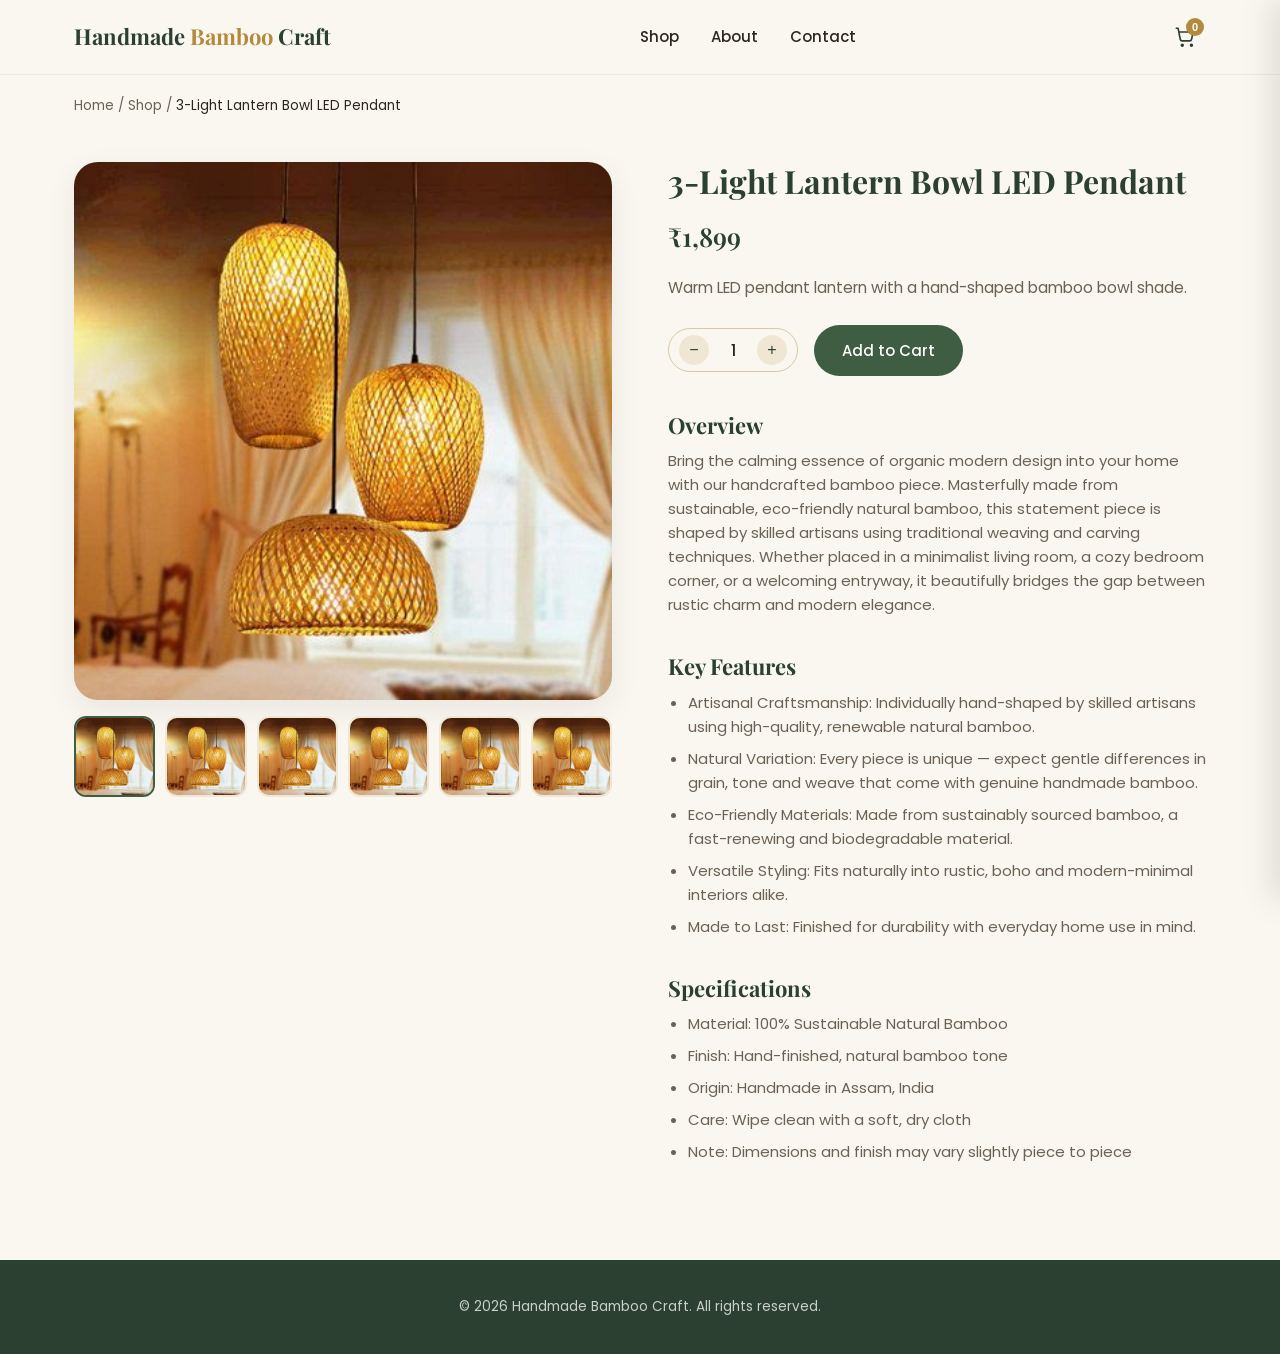
==== product.html @ e286f7dc "Add per-product description pages with photo gallery and shared cart Adds a product.html detail page" ====
<!DOCTYPE html>
<html lang="en">
<head>
<meta charset="UTF-8">
<meta name="viewport" content="width=device-width, initial-scale=1.0">
<title id="pageTitle">Product | Handmade Bamboo Craft</title>
<meta name="description" id="pageMetaDesc" content="Handcrafted bamboo product from Handmade Bamboo Craft, Assam.">
<link rel="preconnect" href="https://fonts.googleapis.com">
<link href="https://fonts.googleapis.com/css2?family=Playfair+Display:wght@600;700&family=Poppins:wght@300;400;500;600&display=swap" rel="stylesheet">
<link rel="stylesheet" href="styles.css">
</head>
<body>

<header class="site-header">
  <div class="nav-container">
    <a href="index.html#home" class="logo">Handmade <span>Bamboo</span> Craft</a>
    <nav class="nav-links" id="navLinks">
      <a href="index.html#shop">Shop</a>
      <a href="index.html#about">About</a>
      <a href="index.html#contact">Contact</a>
    </nav>
    <div class="nav-actions">
      <button class="icon-btn" id="cartToggle" aria-label="Open cart">
        <svg width="22" height="22" viewBox="0 0 24 24" fill="none" stroke="currentColor" stroke-width="1.8" stroke-linecap="round" stroke-linejoin="round"><circle cx="9" cy="21" r="1"/><circle cx="19" cy="21" r="1"/><path d="M2.5 2.5h2l2.4 12.2a2 2 0 0 0 2 1.6h8.2a2 2 0 0 0 2-1.6L21 6.5H6"/></svg>
        <span class="cart-count" id="cartCount">0</span>
      </button>
      <button class="icon-btn menu-toggle" id="menuToggle" aria-label="Toggle menu">
        <svg width="22" height="22" viewBox="0 0 24 24" fill="none" stroke="currentColor" stroke-width="1.8" stroke-linecap="round"><line x1="3" y1="6" x2="21" y2="6"/><line x1="3" y1="12" x2="21" y2="12"/><line x1="3" y1="18" x2="21" y2="18"/></svg>
      </button>
    </div>
  </div>
</header>

<div class="wrap">
  <p class="breadcrumb"><a href="index.html#home">Home</a> / <a href="index.html#shop">Shop</a> / <span id="breadcrumbName">Product</span></p>

  <div class="product-detail" id="productDetail">
    <!-- filled in by script -->
  </div>
</div>

<footer>
  <div class="wrap">
    <p>&copy; 2026 Handmade Bamboo Craft. All rights reserved.</p>
  </div>
</footer>

<div class="cart-overlay" id="cartOverlay"></div>
<aside class="cart-drawer" id="cartDrawer" aria-label="Shopping cart">
  <div class="cart-header">
    <h3>Your Cart</h3>
    <button class="cart-close" id="cartClose" aria-label="Close cart">&times;</button>
  </div>
  <div class="cart-items" id="cartItems"></div>
  <div class="cart-footer">
    <div class="cart-subtotal"><span>Subtotal</span><span id="cartSubtotal">₹0</span></div>
    <button class="btn-primary btn-block" id="checkoutBtn">Order via WhatsApp</button>
    <p class="cart-note">You'll be redirected to WhatsApp to confirm your order with us directly.</p>
  </div>
</aside>

<script src="products.js"></script>
<script src="cart.js"></script>
<script>
  const params = new URLSearchParams(window.location.search);
  const productId = params.get("id");
  const product = products.find(p => p.id === productId) || products[0];

  document.getElementById("pageTitle").textContent = `${product.name} | Handmade Bamboo Craft`;
  document.getElementById("pageMetaDesc").setAttribute("content", product.desc);
  document.getElementById("breadcrumbName").textContent = product.name;

  let activeImageIndex = 0;

  function renderDetail(){
    const images = product.images && product.images.length ? product.images : [product.image];
    const d = PRODUCT_DESCRIPTION;

    document.getElementById("productDetail").innerHTML = `
      <div class="product-gallery">
        <div class="gallery-main"><img id="galleryMainImg" src="${images[activeImageIndex]}" alt="${product.name}"></div>
        <div class="gallery-thumbs" id="galleryThumbs">
          ${images.map((src, i) => `
            <button type="button" class="${i === activeImageIndex ? "active" : ""}" data-index="${i}">
              <img src="${src}" alt="${product.name} photo ${i + 1}" loading="lazy">
            </button>
          `).join("")}
        </div>
      </div>
      <div class="product-info">
        <h1>${product.name}</h1>
        <div class="detail-price">${formatPrice(product.price)}</div>
        <p class="detail-short-desc">${product.desc}</p>
        <div class="detail-actions">
          <div class="detail-qty">
            <button type="button" id="qtyMinus">&minus;</button>
            <span id="qtyValue">1</span>
            <button type="button" id="qtyPlus">+</button>
          </div>
          <button class="btn-primary" id="addToCartBtn" data-label="Add to Cart">Add to Cart</button>
        </div>

        <div class="description-block">
          <h2>Overview</h2>
          <p>${d.overview}</p>

          <h2>Key Features</h2>
          <ul>${d.features.map(f => `<li>${f}</li>`).join("")}</ul>

          <h2>Specifications</h2>
          <ul>${d.specs.map(s => `<li>${s}</li>`).join("")}</ul>
        </div>
      </div>
    `;

    document.getElementById("galleryThumbs").addEventListener("click", e => {
      const btn = e.target.closest("button[data-index]");
      if(!btn) return;
      activeImageIndex = Number(btn.dataset.index);
      document.getElementById("galleryMainImg").src = images[activeImageIndex];
      document.querySelectorAll("#galleryThumbs button").forEach(b => b.classList.remove("active"));
      btn.classList.add("active");
    });

    let qty = 1;
    let addedTimeout = null;
    const qtyValue = document.getElementById("qtyValue");
    const addToCartBtn = document.getElementById("addToCartBtn");

    function resetAddButton(){
      if(addedTimeout){ clearTimeout(addedTimeout); addedTimeout = null; }
      addToCartBtn.textContent = addToCartBtn.dataset.label;
      addToCartBtn.classList.remove("added");
    }

    document.getElementById("qtyMinus").addEventListener("click", () => {
      qty = Math.max(1, qty - 1);
      qtyValue.textContent = qty;
      resetAddButton();
    });
    document.getElementById("qtyPlus").addEventListener("click", () => {
      qty += 1;
      qtyValue.textContent = qty;
      resetAddButton();
    });
    addToCartBtn.addEventListener("click", e => {
      for(let i = 0; i < qty; i++) addToCart(product.id);
      const btn = e.currentTarget;
      const original = btn.dataset.label;
      btn.textContent = "Added to Cart";
      btn.classList.add("added");
      addedTimeout = setTimeout(() => {
        btn.textContent = original;
        btn.classList.remove("added");
        addedTimeout = null;
      }, 1200);
    });
  }

  renderDetail();
  initCartWidget();
</script>

</body>
</html>
---- styles.css ----
:root{
  --color-bg:#faf7f0;
  --color-surface:#ffffff;
  --color-ink:#2b2620;
  --color-muted:#6b6255;
  --color-green:#3f5d42;
  --color-green-dark:#2b4030;
  --color-tan:#d8c9a3;
  --color-tan-soft:#efe7d4;
  --color-gold:#b3893b;
  --radius:16px;
  --shadow:0 10px 30px rgba(43,38,32,0.08);
  --shadow-hover:0 18px 44px rgba(43,38,32,0.16);
  --max-width:1180px;
}
*{box-sizing:border-box;}
html{scroll-behavior:smooth;}
body{
  margin:0;
  background:var(--color-bg);
  color:var(--color-ink);
  font-family:'Poppins',system-ui,sans-serif;
  font-weight:400;
  line-height:1.6;
}
h1,h2,h3{
  font-family:'Playfair Display',Georgia,serif;
  font-weight:700;
  line-height:1.2;
  margin:0 0 .5em;
}
p{margin:0 0 1em;color:var(--color-muted);}
a{color:inherit;text-decoration:none;}
img{max-width:100%;display:block;}
.wrap{max-width:var(--max-width);margin:0 auto;padding:0 24px;}
.btn-primary{
  display:inline-flex;align-items:center;justify-content:center;gap:8px;
  background:var(--color-green);color:#fff;
  padding:14px 28px;border-radius:999px;border:none;
  font-family:'Poppins',sans-serif;font-size:15px;font-weight:500;
  cursor:pointer;transition:background .2s ease, transform .15s ease;
}
.btn-primary:hover{background:var(--color-green-dark);transform:translateY(-1px);}
.btn-primary.added{background:var(--color-gold);}
.btn-primary:disabled{opacity:.6;cursor:not-allowed;transform:none;}
.btn-block{width:100%;}
.btn-outline{
  display:inline-flex;align-items:center;gap:8px;
  padding:12px 24px;border-radius:999px;border:1.5px solid var(--color-green);
  color:var(--color-green);font-weight:500;font-size:15px;background:transparent;cursor:pointer;
  transition:background .2s ease,color .2s ease;
}
.btn-outline:hover{background:var(--color-green);color:#fff;}

/* Header */
header.site-header{
  position:sticky;top:0;z-index:100;
  background:rgba(250,247,240,0.9);
  backdrop-filter:blur(8px);
  border-bottom:1px solid rgba(43,38,32,0.06);
}
.nav-container{
  max-width:var(--max-width);margin:0 auto;padding:16px 24px;
  display:flex;align-items:center;justify-content:space-between;
}
.logo{font-family:'Playfair Display',serif;font-size:22px;font-weight:700;color:var(--color-green-dark);}
.logo span{color:var(--color-gold);}
.nav-links{display:flex;gap:32px;}
.nav-links a{font-size:15px;font-weight:500;color:var(--color-ink);position:relative;}
.nav-links a:hover{color:var(--color-green);}
.nav-actions{display:flex;align-items:center;gap:14px;}
.icon-btn{
  position:relative;background:none;border:none;cursor:pointer;
  width:42px;height:42px;border-radius:50%;
  display:flex;align-items:center;justify-content:center;
  color:var(--color-green-dark);transition:background .2s ease;
}
.icon-btn:hover{background:var(--color-tan-soft);}
.cart-count{
  position:absolute;top:2px;right:2px;
  background:var(--color-gold);color:#fff;
  font-size:11px;font-weight:600;min-width:18px;height:18px;border-radius:50%;
  display:flex;align-items:center;justify-content:center;padding:0 4px;
}
.menu-toggle{display:none;}

/* Hero */
.hero{
  display:flex;align-items:center;gap:56px;
  max-width:var(--max-width);margin:0 auto;padding:72px 24px;
}
.hero-content{flex:1;min-width:0;}
.eyebrow{
  display:inline-block;color:var(--color-gold);font-weight:600;
  letter-spacing:.08em;text-transform:uppercase;font-size:13px;margin-bottom:14px;
}
.hero h1{font-size:44px;color:var(--color-green-dark);}
.hero p{font-size:17px;max-width:460px;}
.trust-row{display:flex;gap:24px;margin:28px 0 32px;flex-wrap:wrap;}
.trust-item{display:flex;align-items:center;gap:8px;font-size:14px;color:var(--color-muted);font-weight:500;}
.trust-item svg{color:var(--color-green);flex-shrink:0;}
.hero-image{flex:1;position:relative;}
.hero-image::before{
  content:"";position:absolute;inset:-24px -24px auto auto;
  width:88%;height:88%;background:var(--color-tan-soft);
  border-radius:32px;z-index:0;
}
.hero-image img{
  position:relative;z-index:1;border-radius:24px;
  box-shadow:var(--shadow-hover);
  aspect-ratio:4/5;object-fit:cover;width:100%;
}

/* Section heading */
.section-heading{text-align:center;max-width:560px;margin:0 auto 48px;}
.section-heading h2{font-size:34px;color:var(--color-green-dark);}
section{padding:80px 0;}
section.alt{background:var(--color-tan-soft);}

/* Shop */
.product-grid{
  display:grid;grid-template-columns:repeat(auto-fill,minmax(250px,1fr));gap:28px;
}
.product-card{
  background:var(--color-surface);border-radius:var(--radius);overflow:hidden;
  box-shadow:var(--shadow);transition:box-shadow .25s ease, transform .25s ease;
  display:flex;flex-direction:column;
}
.product-card:hover{box-shadow:var(--shadow-hover);transform:translateY(-4px);}
.product-image{width:100%;aspect-ratio:1/1;overflow:hidden;background:var(--color-tan-soft);}
.product-image img{width:100%;height:100%;object-fit:cover;transition:transform .4s ease;}
.product-card:hover .product-image img{transform:scale(1.05);}
.product-body{padding:18px 20px 20px;display:flex;flex-direction:column;flex:1;}
.product-body h3{font-size:17px;margin-bottom:6px;color:var(--color-ink);}
.product-desc{font-size:13.5px;margin-bottom:14px;flex:1;}
.product-footer{display:flex;align-items:center;justify-content:space-between;gap:12px;}
.product-price{font-size:17px;font-weight:600;color:var(--color-green-dark);font-family:'Playfair Display',serif;}
.add-btn{
  background:var(--color-green);color:#fff;border:none;border-radius:999px;
  padding:9px 18px;font-size:13.5px;font-weight:500;cursor:pointer;
  transition:background .2s ease;white-space:nowrap;
}
.add-btn:hover{background:var(--color-green-dark);}
.add-btn.added{background:var(--color-gold);}

/* About */
.about-grid{display:flex;align-items:center;gap:56px;}
.about-grid img{flex:1 1 0;min-width:0;width:100%;border-radius:24px;box-shadow:var(--shadow);aspect-ratio:4/3;object-fit:cover;}
.about-text{flex:1 1 0;min-width:0;}
.about-text h2{font-size:32px;color:var(--color-green-dark);}
.about-text p{font-size:16px;}

/* Contact */
.contact-grid{display:grid;grid-template-columns:repeat(auto-fit,minmax(220px,1fr));gap:24px;}
.contact-card{
  background:var(--color-surface);border-radius:var(--radius);padding:28px 24px;
  text-align:center;box-shadow:var(--shadow);
}
.contact-card .icon-circle{
  width:52px;height:52px;border-radius:50%;background:var(--color-tan-soft);
  display:flex;align-items:center;justify-content:center;margin:0 auto 14px;color:var(--color-green);
}
.contact-card h3{font-size:16px;margin-bottom:6px;}
.contact-card a, .contact-card span{font-size:14.5px;color:var(--color-muted);}
.contact-card a:hover{color:var(--color-green);}

/* Footer */
footer{background:var(--color-green-dark);color:#fff;padding:36px 0;text-align:center;}
footer p{color:rgba(255,255,255,0.75);font-size:13.5px;margin:0;}

/* Cart drawer */
.cart-overlay{
  position:fixed;inset:0;background:rgba(43,38,32,0.4);
  opacity:0;pointer-events:none;transition:opacity .3s ease;z-index:200;
}
.cart-overlay.open{opacity:1;pointer-events:auto;}
.cart-drawer{
  position:fixed;top:0;right:0;bottom:0;width:380px;max-width:90vw;
  background:var(--color-surface);z-index:201;
  display:flex;flex-direction:column;
  transform:translateX(100%);transition:transform .3s ease;
  box-shadow:-10px 0 30px rgba(0,0,0,0.1);
}
.cart-drawer.open{transform:translateX(0);}
.cart-header{
  display:flex;align-items:center;justify-content:space-between;
  padding:22px 24px;border-bottom:1px solid rgba(43,38,32,0.08);
}
.cart-header h3{margin:0;font-size:20px;}
.cart-close{background:none;border:none;font-size:22px;cursor:pointer;color:var(--color-muted);line-height:1;}
.cart-items{flex:1;overflow-y:auto;padding:12px 24px;}
.cart-empty{text-align:center;color:var(--color-muted);padding:40px 0;font-size:14.5px;}
.cart-line{display:flex;gap:12px;padding:14px 0;border-bottom:1px solid rgba(43,38,32,0.06);}
.cart-line img{width:64px;height:64px;object-fit:cover;border-radius:10px;flex-shrink:0;}
.cart-line-info{flex:1;min-width:0;}
.cart-line-info h4{font-size:14px;margin:0 0 4px;font-weight:500;}
.cart-line-price{font-size:13px;color:var(--color-muted);}
.qty-control{display:flex;align-items:center;gap:10px;margin-top:8px;}
.qty-control button{
  width:24px;height:24px;border-radius:50%;border:1px solid var(--color-tan);
  background:#fff;cursor:pointer;font-size:14px;line-height:1;color:var(--color-green-dark);
}
.qty-control span{font-size:13.5px;min-width:16px;text-align:center;}
.remove-line{background:none;border:none;color:var(--color-muted);font-size:12.5px;cursor:pointer;text-decoration:underline;margin-top:8px;}
.cart-footer{padding:20px 24px 24px;border-top:1px solid rgba(43,38,32,0.08);}
.cart-subtotal{display:flex;justify-content:space-between;font-size:16px;font-weight:600;margin-bottom:16px;color:var(--color-green-dark);}
.cart-note{font-size:12px;text-align:center;margin:10px 0 0;color:var(--color-muted);}

/* Breadcrumb (product detail page) */
.breadcrumb{font-size:13.5px;color:var(--color-muted);padding:20px 0 0;}
.breadcrumb a:hover{color:var(--color-green);}
.breadcrumb span{color:var(--color-ink);}

/* Product detail */
.product-detail{display:flex;gap:56px;padding:32px 0 80px;align-items:flex-start;}
.product-gallery{flex:1;min-width:0;position:sticky;top:100px;}
.gallery-main{
  width:100%;aspect-ratio:1/1;border-radius:24px;overflow:hidden;
  background:var(--color-tan-soft);box-shadow:var(--shadow);margin-bottom:16px;
}
.gallery-main img{width:100%;height:100%;object-fit:cover;}
.gallery-thumbs{display:grid;grid-template-columns:repeat(6,1fr);gap:10px;}
.gallery-thumbs button{
  padding:0;border:2px solid transparent;border-radius:12px;overflow:hidden;
  aspect-ratio:1/1;background:var(--color-tan-soft);cursor:pointer;
}
.gallery-thumbs button img{width:100%;height:100%;object-fit:cover;}
.gallery-thumbs button.active{border-color:var(--color-green);}

.product-info{flex:1;min-width:0;}
.product-info h1{font-size:32px;color:var(--color-green-dark);}
.detail-price{font-size:26px;font-weight:600;color:var(--color-green-dark);font-family:'Playfair Display',serif;margin-bottom:18px;}
.detail-short-desc{font-size:15.5px;margin-bottom:24px;}
.detail-actions{display:flex;align-items:center;gap:16px;margin-bottom:32px;}
.detail-qty{display:flex;align-items:center;gap:14px;border:1.5px solid var(--color-tan);border-radius:999px;padding:6px 10px;}
.detail-qty button{
  width:30px;height:30px;border-radius:50%;border:none;background:var(--color-tan-soft);
  cursor:pointer;font-size:16px;color:var(--color-green-dark);line-height:1;
}
.detail-qty span{min-width:20px;text-align:center;font-weight:500;}

.description-block h2{font-size:22px;color:var(--color-green-dark);margin-top:36px;}
.description-block ul{margin:0 0 1em;padding-left:20px;color:var(--color-muted);}
.description-block li{margin-bottom:8px;font-size:15px;}
.description-block p{font-size:15px;}

@media (max-width:860px){
  .hero{flex-direction:column;padding:48px 24px;}
  .hero-content{order:2;text-align:center;width:100%;}
  .hero-image{order:1;max-width:320px;width:100%;margin:0 auto;}
  .trust-row{justify-content:center;}
  .about-grid{flex-direction:column;}
  .about-grid img{width:100%;}
  .about-text{width:100%;}
  .nav-links{
    position:fixed;top:73px;left:0;right:0;background:var(--color-bg);
    flex-direction:column;padding:16px 24px;gap:4px;
    transform:translateY(-150%);transition:transform .25s ease;
    border-bottom:1px solid rgba(43,38,32,0.08);
  }
  .nav-links.open{transform:translateY(0);}
  .nav-links a{padding:12px 0;border-bottom:1px solid rgba(43,38,32,0.06);}
  .menu-toggle{display:flex;}
  .product-detail{flex-direction:column;gap:32px;}
  .product-gallery{position:static;}
  .gallery-thumbs{grid-template-columns:repeat(6,1fr);}
}
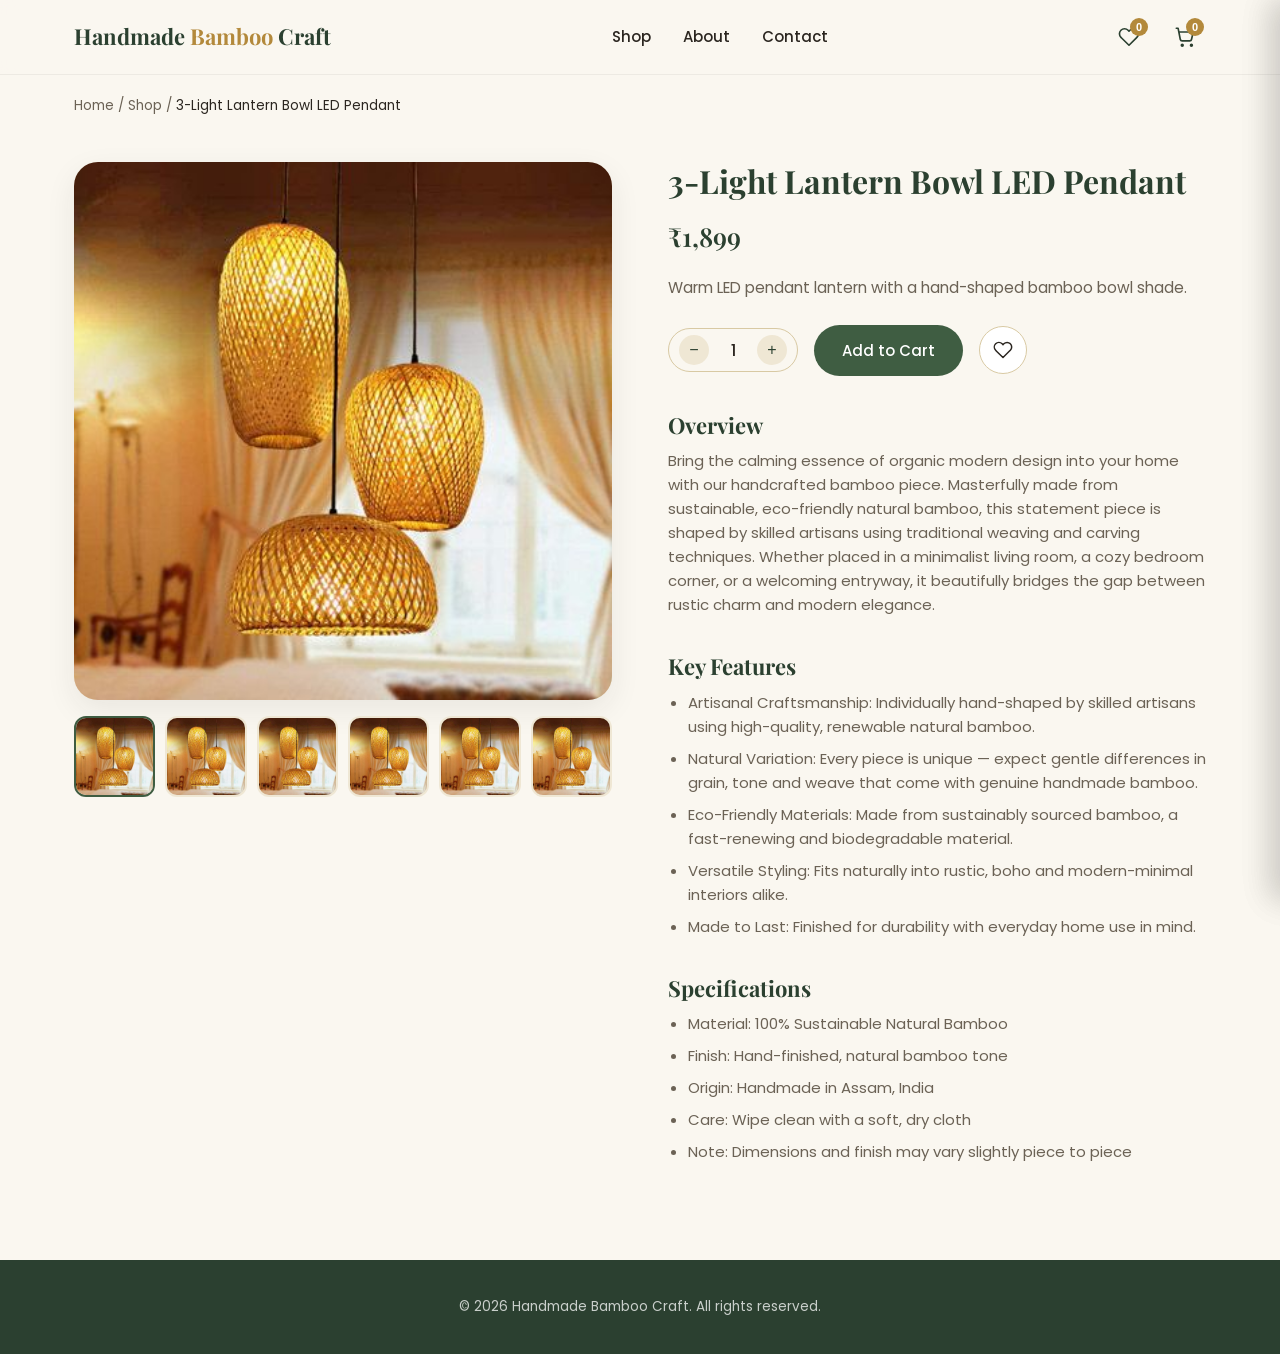
==== commit a448bf3f: "Add localStorage-backed wishlist Heart icon on every product tile and on the product detail page tog" ====
--- a/product.html
+++ b/product.html
@@ -20,9 +20,35 @@
       <a href="index.html#contact">Contact</a>
     </nav>
     <div class="nav-actions">
+      <button class="icon-btn" id="wishlistToggle" aria-label="Open wishlist">
+        <svg width="22" height="22" viewBox="0 0 24 24" fill="none" stroke="currentColor" stroke-width="1.8" stroke-linecap="round" stroke-linejoin="round"><path d="M20.8 4.6a5.5 5.5 0 0 0-7.8 0L12 5.6l-1-1a5.5 5.5 0 0 0-7.8 7.8l1 1L12 21l7.8-7.8 1-1a5.5 5.5 0 0 0 0-7.8z"/></svg>
+        <span class="cart-count" id="wishlistCount">0</span>
+        <script>
+          // Same fix as the cart badge: hydrate synchronously so it never
+          // flashes "0" before wishlist.js finishes loading.
+          (function(){
+            try {
+              var list = JSON.parse(localStorage.getItem("bambooCraftWishlist"));
+              document.getElementById("wishlistCount").textContent = Array.isArray(list) ? list.length : 0;
+            } catch(e){}
+          })();
+        </script>
+      </button>
       <button class="icon-btn" id="cartToggle" aria-label="Open cart">
         <svg width="22" height="22" viewBox="0 0 24 24" fill="none" stroke="currentColor" stroke-width="1.8" stroke-linecap="round" stroke-linejoin="round"><circle cx="9" cy="21" r="1"/><circle cx="19" cy="21" r="1"/><path d="M2.5 2.5h2l2.4 12.2a2 2 0 0 0 2 1.6h8.2a2 2 0 0 0 2-1.6L21 6.5H6"/></svg>
         <span class="cart-count" id="cartCount">0</span>
+        <script>
+          // Set the real count synchronously, before first paint, so the
+          // badge never flashes "0" before cart.js finishes loading.
+          (function(){
+            try {
+              var cart = JSON.parse(localStorage.getItem("bambooCraftCart")) || {};
+              var count = 0;
+              for(var id in cart){ if(cart[id] > 0) count += cart[id]; }
+              document.getElementById("cartCount").textContent = count;
+            } catch(e){}
+          })();
+        </script>
       </button>
       <button class="icon-btn menu-toggle" id="menuToggle" aria-label="Toggle menu">
         <svg width="22" height="22" viewBox="0 0 24 24" fill="none" stroke="currentColor" stroke-width="1.8" stroke-linecap="round"><line x1="3" y1="6" x2="21" y2="6"/><line x1="3" y1="12" x2="21" y2="12"/><line x1="3" y1="18" x2="21" y2="18"/></svg>
@@ -59,8 +85,18 @@
   </div>
 </aside>
 
+<div class="cart-overlay" id="wishlistOverlay"></div>
+<aside class="cart-drawer" id="wishlistDrawer" aria-label="Wishlist">
+  <div class="cart-header">
+    <h3>Your Wishlist</h3>
+    <button class="cart-close" id="wishlistClose" aria-label="Close wishlist">&times;</button>
+  </div>
+  <div class="cart-items" id="wishlistItems"></div>
+</aside>
+
 <script src="products.js"></script>
 <script src="cart.js"></script>
+<script src="wishlist.js"></script>
 <script>
   const params = new URLSearchParams(window.location.search);
   const productId = params.get("id");
@@ -98,6 +134,9 @@
             <button type="button" id="qtyPlus">+</button>
           </div>
           <button class="btn-primary" id="addToCartBtn" data-label="Add to Cart">Add to Cart</button>
+          <button type="button" class="wishlist-btn wishlist-btn-inline" id="detailWishlistBtn" data-id="${product.id}" aria-label="Toggle wishlist">
+            <svg width="20" height="20" viewBox="0 0 24 24" fill="none" stroke="currentColor" stroke-width="1.8" stroke-linecap="round" stroke-linejoin="round"><path d="M20.8 4.6a5.5 5.5 0 0 0-7.8 0L12 5.6l-1-1a5.5 5.5 0 0 0-7.8 7.8l1 1L12 21l7.8-7.8 1-1a5.5 5.5 0 0 0 0-7.8z"/></svg>
+          </button>
         </div>
 
         <div class="description-block">
@@ -112,6 +151,11 @@
         </div>
       </div>
     `;
+
+    document.getElementById("detailWishlistBtn").addEventListener("click", () => {
+      toggleWishlist(product.id);
+    });
+    syncWishlistButtons();
 
     document.getElementById("galleryThumbs").addEventListener("click", e => {
       const btn = e.target.closest("button[data-index]");
@@ -159,6 +203,7 @@
 
   renderDetail();
   initCartWidget();
+  initWishlistWidget();
 </script>
 
 </body>
--- a/styles.css
+++ b/styles.css
@@ -127,7 +127,7 @@
   display:flex;flex-direction:column;
 }
 .product-card:hover{box-shadow:var(--shadow-hover);transform:translateY(-4px);}
-.product-image{width:100%;aspect-ratio:1/1;overflow:hidden;background:var(--color-tan-soft);}
+.product-image{position:relative;width:100%;aspect-ratio:1/1;overflow:hidden;background:var(--color-tan-soft);}
 .product-image img{width:100%;height:100%;object-fit:cover;transition:transform .4s ease;}
 .product-card:hover .product-image img{transform:scale(1.05);}
 .product-body{padding:18px 20px 20px;display:flex;flex-direction:column;flex:1;}
@@ -142,6 +142,30 @@
 }
 .add-btn:hover{background:var(--color-green-dark);}
 .add-btn.added{background:var(--color-gold);}
+
+/* Wishlist heart toggle — absolute-positioned on product tiles by default */
+.wishlist-btn{
+  position:absolute;top:10px;right:10px;z-index:2;
+  width:36px;height:36px;border-radius:50%;border:none;
+  background:rgba(255,255,255,0.9);color:var(--color-ink);
+  display:flex;align-items:center;justify-content:center;cursor:pointer;
+  transition:background .2s ease,color .2s ease,transform .15s ease;
+}
+.wishlist-btn:hover{background:#fff;transform:scale(1.08);}
+.wishlist-btn svg{width:18px;height:18px;}
+.wishlist-btn.active{color:var(--color-gold);}
+.wishlist-btn.active svg{fill:var(--color-gold);}
+
+/* Inline variant for the product detail page (static, not overlaid) */
+.wishlist-btn-inline{
+  position:static;width:48px;height:48px;
+  background:#fff;border:1.5px solid var(--color-tan);flex-shrink:0;
+}
+.wishlist-btn-inline:hover{background:#fff;border-color:var(--color-gold);transform:none;}
+.wishlist-btn-inline svg{width:20px;height:20px;}
+.wishlist-btn-inline.active{border-color:var(--color-gold);}
+
+.wishlist-line-actions{display:flex;align-items:center;gap:16px;margin-top:8px;}
 
 /* About */
 .about-grid{display:flex;align-items:center;gap:56px;}
